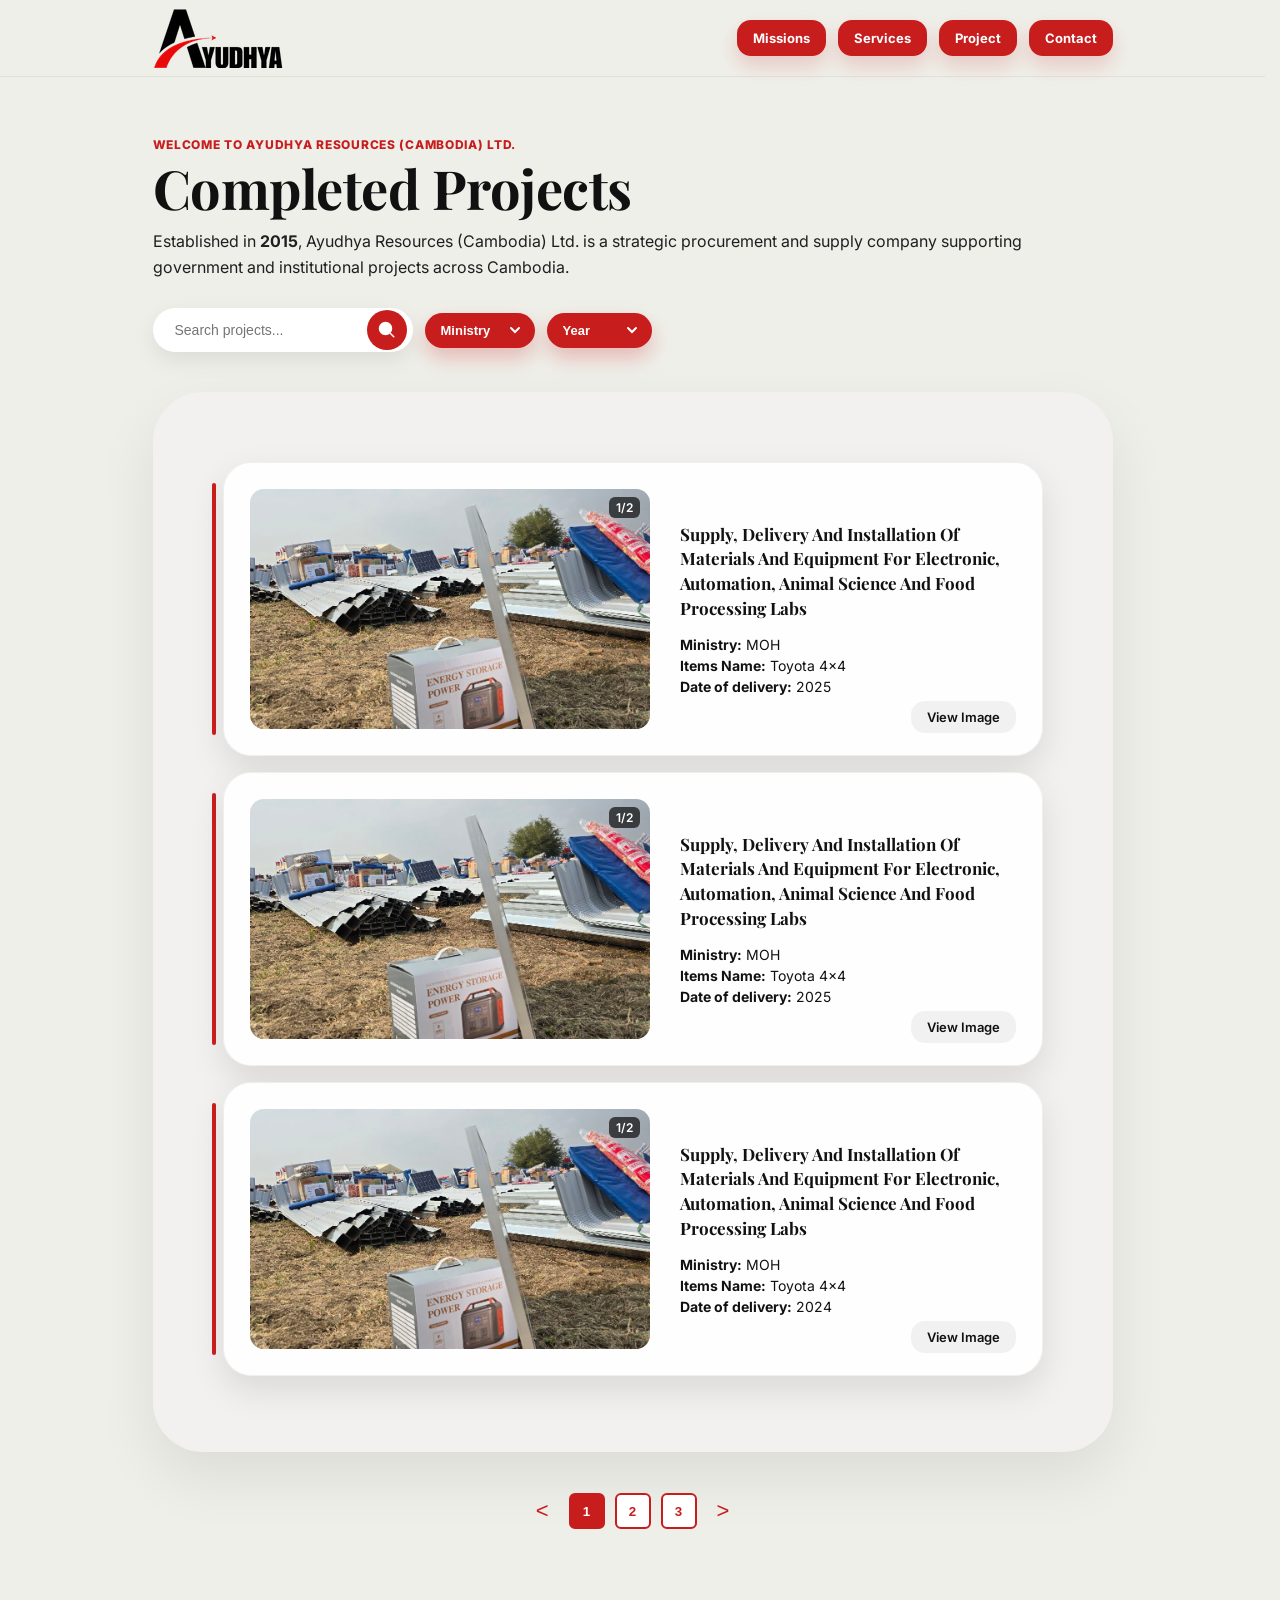
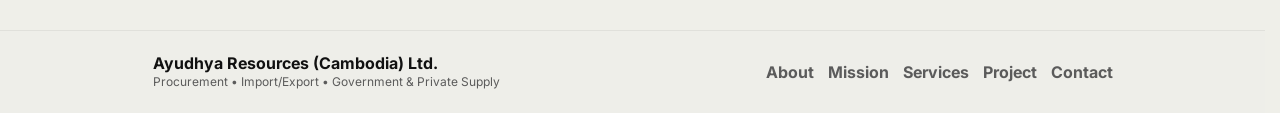
==== projects.html @ 28719e09 "Add back-to-top button and enhance mobile menu styles" ====
<!doctype html>
<html lang="en">
<head>
  <meta charset="utf-8" />
  <meta name="viewport" content="width=device-width, initial-scale=1" />
  <title>Projects | Ayudhya Resources (Cambodia) Ltd.</title>
  <link rel="preconnect" href="https://fonts.googleapis.com">
<link rel="preconnect" href="https://fonts.gstatic.com" crossorigin>
<link href="https://fonts.googleapis.com/css2?family=Inter:wght@400;600;700&family=Playfair+Display:wght@600;700&display=swap" rel="stylesheet">
  <link rel="stylesheet" href="styles.css" />
</head>

<body>

<header class="header">
  <div class="container header__inner">
    <a href="index.html" class="brand">
      <img src="assets/logo.png" alt="Ayudhya Resources Logo" class="brand__logo">
    </a>

    <nav class="nav">
      <a class="pill" href="index.html#mission">Missions</a>
      <a class="pill" href="index.html#goods">Services</a>
      <a class="pill" href="projects.html">Project</a>
      <a class="pill" href="index.html#contact">Contact</a>
    </nav>

    <div class="mobile-menu" id="mobileMenu">
  <span></span>
</div>

  </div>
</header>

<main>

<section class="projects-hero">
  <div class="container hero">
    <div class="projects-hero__inner">
      <div class="hero__copy">
          <p class="eyebrow">Welcome to Ayudhya Resources (Cambodia) Ltd.</p>
          <h1 class="title">Completed Projects</h1>
          <p class="lead">
  Established in <strong>2015</strong>, Ayudhya Resources (Cambodia) Ltd. is a strategic procurement and supply company supporting government and institutional projects across Cambodia.
</p>
      </div>
      <div class="projects-hero__controls">

  <div class="searchBox">
    <input 
      type="text"
      id="searchInput"
      placeholder="Search projects..."
      autocomplete="off"
    >

    <button id="searchBtn">
      <svg width="18" height="18" viewBox="0 0 24 24" fill="white">
        <path d="M21 21l-4.35-4.35M10 18a8 8 0 100-16 8 8 0 000 16z"
        stroke="white" stroke-width="2" stroke-linecap="round"/>
      </svg>
    </button>
  </div>

  <!-- Ministry filter -->
<select id="ministryFilter" class="filterSelect">
  <option value="" disabled selected hidden>Ministry</option>
  <option value="clear">Clear All</option>
  <option value="MOH">MOH</option>
  <option value="MOYES">MOYES</option>
  <option value="MLMUPC">MLMUPC</option>
</select>

<select id="yearFilter" class="filterSelect">
  <option value="" disabled selected hidden>Year</option>
  <option value="clear">Clear All</option>
  <option value="2025">2025</option>
  <option value="2024">2024</option>
  <option value="2023">2023</option>
</select>

</div>
      </div>
    </div>
  </div>
</section>

    <section class="projects-board">
  <div class="container">
    <div class="board-inner">
      <div class="projectGrid" id="projectGrid">

<!-- Project 1 -->
      <div class="projectCard" data-ministry="MOH" data-year="2024">
      <div class="recordMedia">
          <img class="slide active" src="assets/project-image-1.jpg">
          <img class="slide" src="assets/project-image-1-1.jpg">
          <button class="left">&lt;</button>
          <button class="right">&gt;</button>
      <div class="slideCounter"></div>
      </div>
      <div class="projectInfo">
          <h3>
           Supply, Delivery And Installation Of Materials And Equipment
            For Electronic, Automation, Animal Science And Food Processing Labs
          </h3>
          <p><strong>Ministry:</strong> MOH</p>
          <p><strong>Items Name:</strong> Toyota 4x4</p>
          <p><strong>Date of delivery:</strong> 2025</p>
          <a class="viewImage" href="#">View Image</a>
        </div>
      </div>

<!-- Project 2 -->
      <div class="projectCard" data-ministry="MOH" data-year="2024">
      <div class="recordMedia">
          <img class="slide active" src="assets/project-image-1.jpg">
          <img class="slide" src="assets/project-image-1-1.jpg">
          <button class="left">&lt;</button>
          <button class="right">&gt;</button>
      <div class="slideCounter"></div>
      </div>
      <div class="projectInfo">
          <h3>
           Supply, Delivery And Installation Of Materials And Equipment
            For Electronic, Automation, Animal Science And Food Processing Labs
          </h3>
          <p><strong>Ministry:</strong> MOH</p>
          <p><strong>Items Name:</strong> Toyota 4x4</p>
          <p><strong>Date of delivery:</strong> 2025</p>
          <a class="viewImage" href="#">View Image</a>
        </div>
      </div>

<!-- Project 3 -->
      <div class="projectCard" data-ministry="MOH" data-year="2024">
      <div class="recordMedia">
          <img class="slide active" src="assets/project-image-1.jpg">
          <img class="slide" src="assets/project-image-1-1.jpg">
          <button class="left">&lt;</button>
          <button class="right">&gt;</button>
      <div class="slideCounter"></div>
      </div>
      <div class="projectInfo">
          <h3>
           Supply, Delivery And Installation Of Materials And Equipment
            For Electronic, Automation, Animal Science And Food Processing Labs
          </h3>
          <p><strong>Ministry:</strong> MOH</p>
          <p><strong>Items Name:</strong> Toyota 4x4</p>
          <p><strong>Date of delivery:</strong> 2024</p>
          <a class="viewImage" href="#">View Image</a>
        </div>
      </div>

<!-- Project 4 -->
      <div class="projectCard" data-ministry="MOH" data-year="2024">
      <div class="recordMedia">
          <img class="slide active" src="assets/project-image-1.jpg">
          <img class="slide" src="assets/project-image-1-1.jpg">
          <button class="left">&lt;</button>
          <button class="right">&gt;</button>
      <div class="slideCounter"></div>
      </div>
      <div class="projectInfo">
          <h3>
           Supply, Delivery And Installation Of Materials And Equipment
            For Electronic, Automation, Animal Science And Food Processing Labs
          </h3>
          <p><strong>Ministry:</strong> MOH</p>
          <p><strong>Items Name:</strong> Toyota 4x4</p>
          <p><strong>Date of delivery:</strong> 2023</p>
          <a class="viewImage" href="#">View Image</a>
        </div>
      </div>

<!-- Project 5 -->
      <div class="projectCard" data-ministry="MOH" data-year="2024">
      <div class="recordMedia">
          <img class="slide active" src="assets/project-image-1.jpg">
          <img class="slide" src="assets/project-image-1-1.jpg">
          <button class="left">&lt;</button>
          <button class="right">&gt;</button>
      <div class="slideCounter"></div>
      </div>
      <div class="projectInfo">
          <h3>
           Supply, Delivery And Installation Of Materials And Equipment
            For Electronic, Automation, Animal Science And Food Processing Labs
          </h3>
          <p><strong>Ministry:</strong> MOH</p>
          <p><strong>Items Name:</strong> Toyota 4x4</p>
          <p><strong>Date of delivery:</strong> 2025</p>
          <a class="viewImage" href="#">View Image</a>
        </div>
      </div>

<!-- Project 6 -->
      <div class="projectCard" data-ministry="MOH" data-year="2023">
      <div class="recordMedia">
          <img class="slide active" src="assets/project-image-1.jpg">
          <img class="slide" src="assets/project-image-1-1.jpg">
          <button class="left">&lt;</button>
          <button class="right">&gt;</button>
      <div class="slideCounter"></div>
      </div>
      <div class="projectInfo">
          <h3>
           Supply, Delivery And Installation Of Materials And Equipment
            For Electronic, Automation, Animal Science And Food Processing Labs
          </h3>
          <p><strong>Ministry:</strong> MOH</p>
          <p><strong>Items Name:</strong> Toyota 4x4</p>
          <p><strong>Date of delivery:</strong> 2023</p>
          <a class="viewImage" href="#">View Image</a>
        </div>
      </div>

<!-- Project 7 -->
      <div class="projectCard" data-ministry="MOH" data-year="2025">
      <div class="recordMedia">
          <img class="slide active" src="assets/project-image-1.jpg">
          <img class="slide" src="assets/project-image-1-1.jpg">
          <button class="left">&lt;</button>
          <button class="right">&gt;</button>
      <div class="slideCounter"></div>
      </div>
      <div class="projectInfo">
          <h3>
           Supply, Delivery And Installation Of Materials And Equipment
            For Electronic, Automation, Animal Science And Food Processing Labs
          </h3>
          <p><strong>Ministry:</strong> MOH</p>
          <p><strong>Items Name:</strong> Toyota 4x4</p>
          <p><strong>Date of delivery:</strong> 2025</p>
          <a class="viewImage" href="#">View Image</a>
        </div>
      </div>
      
      </div>
      <p id="noResults" class="noResults">No projects found.</p>
    </div>
<div class="pagination" id="pagination"></div>
</section>

</main>

<footer class="footer">
  <div class="container footer__inner">
    <div>
      <strong>Ayudhya Resources (Cambodia) Ltd.</strong>
      <div class="muted tiny">Procurement • Import/Export • Government & Private Supply</div>
    </div>
    <div class="footer__links">
<a href="index.html#about">About</a>
<a href="index.html#mission">Mission</a>
<a href="index.html#goods">Services</a>
<a href="projects.html">Project</a>
<a href="index.html#contact">Contact</a>
      </div>
  </div>
</footer>
<div id="imageViewer" class="imageViewer">

  <span class="viewerClose">&times;</span>

  <button class="viewerPrev">&#10094;</button>

  <div class="viewerContent">
    <img id="viewerImg">
    <div id="viewerCounter"></div>
  </div>

  <button class="viewerNext">&#10095;</button>

</div>

<script src="script.js"></script>

<button id="backTop" aria-label="Back to top">
<svg viewBox="0 0 24 24" width="18" height="18">
<path d="M6 14l6-6 6 6" stroke="white" stroke-width="2" fill="none" stroke-linecap="round" stroke-linejoin="round"/>
</svg>
</button>

</body>
</html>
---- styles.css ----
:root{
  --bg:#efefe9;
  --paper:#ffffff;
  --ink:#111;
  --muted:#5b5b5b;
  --brand:#c81d1d;
  --brand2:#ff6b9c;
  --ring: rgba(200,29,29,.18);
  --shadow: 0 14px 40px rgba(0,0,0,.12);
  --radius: 18px;
  --max: 1000px;
}

*{box-sizing:border-box}
html{scroll-behavior:smooth}
html{scrollbar-gutter: stable;}
html, body{
  margin:0;
  padding:0;
  width:100%;
}

body{
  min-height:100vh;
  display:flex;
  flex-direction:column;
}
body{
  margin:0;
  font-family: Inter, system-ui, -apple-system, Segoe UI, Roboto, Arial, sans-serif;
  color:var(--ink);
  background: radial-gradient(1200px 800px at 70% 0%, rgba(255,107,156,.18), transparent 60%),
              radial-gradient(900px 700px at 0% 30%, rgba(200,29,29,.12), transparent 55%),
              var(--bg);

  display:flex;
  flex-direction:column;
}

img{max-width:100%; height:auto; display:block}

.container{max-width:var(--max); margin:0 auto; padding:0 20px}

.skip{
  position:absolute; left:-999px; top:auto; width:1px; height:1px; overflow:hidden;
}
.skip:focus{left:20px; top:20px; width:auto; height:auto; padding:10px 12px; background:var(--paper); border-radius:12px; box-shadow:var(--shadow)}

.header{
  position:sticky; top:0; z-index:50;
  backdrop-filter: blur(10px);
  background: rgba(239,239,233,.72);
  border-bottom: 1px solid rgba(0,0,0,.06);
}
.header__inner{display:flex; align-items:center; justify-content:space-between; gap:16px; padding:8px 20px}

.brand{display:flex; align-items:center; gap:12px}
.brand__mark{
  width:42px; height:42px; border-radius:14px;
  display:grid; place-items:center;
  background: linear-gradient(135deg, var(--brand), var(--brand2));
  color:white; font-weight:800; letter-spacing:.02em;
  box-shadow: 0 10px 22px rgba(200,29,29,.25);
}
.brand__name{font-weight:800; letter-spacing:.08em}
.brand__sub{font-size:12px; color:var(--muted)}

.nav{
  display:flex;
  align-items:center;
  gap:12px;
}

.pill{
  display:inline-flex;
  align-items:center;
  justify-content:center;

  height:36px;
  padding:0 16px;

  font-weight:700;
  font-size:13px;
  line-height:1;

  text-decoration:none;
  color:white;
  background:var(--brand);

  border-radius:14px;
  box-shadow:0 10px 20px rgba(200,29,29,.18);
  transition:.2s ease;
}

.pill{
  transition: all .25s ease;
}

.pill:hover{
  transform: translateY(-2px);
  background: var(--brand);
  box-shadow: 0 14px 30px rgba(200,29,29,.45);
  text-shadow: 0 0 8px white;
}

.section{padding:58px 0}
.section--hero{
  padding:60px 0 0 0;
  position: relative;
  overflow: visible;
}
.section--alt{background: rgba(255,255,255,.35); border-top:1px solid rgba(0,0,0,.06); border-bottom:1px solid rgba(0,0,0,.06)}

.section__title{
  font-family: "Playfair Display", Georgia, serif;
  font-size: 44px;
  margin:0 0 18px;
  letter-spacing:.01em;
  font-weight: 700;
}

.eyebrow{margin:0 0 8px; color:var(--brand); font-weight:800; letter-spacing:.06em; text-transform:uppercase; font-size:12px}
.title{
  font-family: "Playfair Display", Georgia, serif;
  margin:0 0 12px;
  font-size: 54px;
  line-height:1.06;
  font-weight: 700;
  letter-spacing: -0.5px;
}
.lead{margin:0 0 18px; color:#1f1f1f; line-height:1.6}
.card {
  background: rgba(255,255,255,.78);
  border: 1px solid rgba(0,0,0,.06);
  border-radius: var(--radius);
  padding: 22px 26px;
  box-shadow: 0 14px 34px rgba(0,0,0,.08);
  margin: 16px 0;
  line-height: 1.75;
}
.card h2 {
  margin: 0 0 16px;
  font-size: 18px;
  font-weight: 700;
  color: var(--brand);
}
.card h3 {
  margin: 26px 0 12px;
  padding-top: 20px;
  border-top: 1px solid rgba(0,0,0,.06);
  font-size: 18px;
  font-weight: 700;
  color: var(--brand);
}
.card p {
  margin: 0 0 14px;
  font-size: 16px;
  color: #1f1f1f;
  line-height: 1.75;
}
.card p:last-child {
  margin-bottom: 0;
}
.card img{
  display:block;
  border-bottom:1px solid rgba(0,0,0,0.05);
}

.hero__cta{display:flex; gap:10px; flex-wrap:wrap; margin-top:14px}

.btn{
  display:inline-flex; align-items:center; justify-content:center;
  text-decoration:none;
  border-radius: 14px;
  padding: 10px 14px;
  background: var(--brand);
  color:white;
  font-weight:800;
  border: 1px solid rgba(0,0,0,.08);
  box-shadow: 0 14px 28px rgba(200,29,29,.18);
}
.btn{
  transition: all .25s ease;
}

.btn:hover{
  transform: translateY(-2px);
  background: var(--brand);
  box-shadow: 0 18px 35px rgba(200,29,29,.45);
  text-shadow: 0 0 8px white;
}
.btn--ghost{background:transparent; color:var(--brand); box-shadow:none; border:1px solid rgba(200,29,29,.35); transition: all .25s ease; }

.btn--ghost:hover{
  background:transparent;
  border-color:var(--brand);
  transform: translateY(-2px);
  box-shadow: 0 14px 30px rgba(200,29,29,.35);
}

.frame{
  border-radius: 22px;
  border: 1px solid rgba(0,0,0,.08);
  box-shadow: var(--shadow);
}

.grid2{display:grid; grid-template-columns:1fr 1fr; gap:18px}

.panel{
  border-radius: var(--radius);
  overflow:hidden;
  border: 1px solid rgba(0,0,0,.06);
  background: rgba(255,255,255,.75);
  box-shadow: 0 12px 30px rgba(0,0,0,.08);
}
.panel__media{aspect-ratio: 16 / 10; overflow:hidden}
.panel__media img{width:100%; height:100%; object-fit:cover}
.panel__body{padding:16px}
.panel__body h3{margin:0 0 8px; color:var(--brand); font-size:22px; font-family:"Playfair Display", Georgia, serif}
.panel__body p{margin:0; color:#222; line-height:1.6}

.kicker{display:flex; align-items:flex-end; justify-content:space-between; gap:18px; flex-wrap:wrap}
.muted{color:var(--muted)}

.stats{display:grid; grid-template-columns: repeat(3, 1fr); gap:12px; margin:18px 0 20px}
.stat{background: rgba(255,255,255,.7); border:1px solid rgba(0,0,0,.06); border-radius: var(--radius); padding:14px; box-shadow: 0 10px 22px rgba(0,0,0,.06)}
.stat__num{font-weight:900; font-size:24px}
.stat__label{color:var(--muted); font-size:13px; margin-top:4px}

.serviceGrid{display:grid; grid-template-columns:1fr 1fr; gap:14px; margin-top:8px}
.service{background: rgba(255,255,255,.75); border:1px solid rgba(0,0,0,.06); border-radius: var(--radius); padding:16px; box-shadow: 0 10px 22px rgba(0,0,0,.06)}
.service h3 {margin:0 0 8px; font-family:"Playfair Display", Georgia, serif; font-size:22px}
.service p{margin:0 0 10px; color:#222; line-height:1.6}
.link{color:var(--brand); text-decoration:none; font-weight:800}
.link:hover{text-decoration:underline}

.details{margin-top:16px; border-radius: var(--radius); overflow:hidden; border:1px solid rgba(0,0,0,.06); background: rgba(255,255,255,.7)}
.details summary{cursor:pointer; padding:12px 14px; font-weight:800; color:var(--brand)}
.details__body{padding:14px}

.contact{display:grid; grid-template-columns: 1fr 1fr; gap:18px; align-items:stretch;}
.contact__card{background: rgba(255,255,255,.75); border:1px solid rgba(0,0,0,.06); border-radius: var(--radius); padding:18px; box-shadow: 0 12px 30px rgba(0,0,0,.08)}
.contact__card h3{margin:0 0 12px; font-family:"Playfair Display", Georgia, serif; font-size:26px}

.contact__row{display:grid; grid-template-columns: 110px 1fr; gap:10px; align-items:start; padding:10px 0; border-top:1px solid rgba(0,0,0,.06)}
.contact__row:first-of-type{border-top:none}
.badge{display:inline-flex; align-items:center; justify-content:center; padding:6px 10px; border-radius: 999px; background: rgba(200,29,29,.1); color:var(--brand); font-weight:900; font-size:12px}
.contact__value{color:#1a1a1a; line-height:1.5; text-decoration:none}
.contact__value:hover{text-decoration:underline}

.contact__actions{display:flex; gap:10px; margin-top:12px; flex-wrap:wrap}

.tiny{font-size:12px; line-height:1.5}

body{
  margin:0;
  font-family: Inter, system-ui, -apple-system, Segoe UI, Roboto, Arial, sans-serif;
  color:var(--ink);
  background:var(--bg);
}
main{flex:1;}
.footer{
  padding:22px 0;
  border-top:1px solid rgba(0,0,0,.06);
  background: rgba(239,239,233,.95);
}

.footer__inner{display:flex; align-items:center; justify-content:space-between; gap:12px; flex-wrap:wrap}
.footer__links{display:flex; gap:14px; flex-wrap:wrap}
.footer__links a{color:var(--muted); text-decoration:none; font-weight:700}
.footer__links a:hover{color:var(--brand)}
@media (max-width: 980px){
  .hero{grid-template-columns:1fr}
  .hero__visual{order:-1}
  .grid2{grid-template-columns:1fr}
  .serviceGrid{grid-template-columns:1fr}
  .contact{grid-template-columns:1fr}
  .stats{grid-template-columns:1fr}
  .section__title{font-size:34px}
  .title{font-size:38px}
}
.brand {
  display: flex;
  align-items: center;
}

.brand{
  display:flex;
  align-items:center;
  height:60px;        /* same height as logo */
}

.brand__logo{
  height:60px;
  width:auto;
  display:block;
}

.mission-section{
  background: linear-gradient(
    to bottom,
    rgba(255,255,255,0.9),
    rgba(255,255,255,0.75)
  );
  border-top: 1px solid rgba(0,0,0,0.05);
  padding-top: 120px;
  position: relative;
}
/* ===== HERO LAYERED LOOK (like your screenshot) ===== */

.section--hero{
  padding:60px 0 0 0;     /* remove bottom padding */
  position: relative;
  overflow: visible;      /* allow overlap */
}
.hero__visual{
  display:flex;
  align-items:center;
  justify-content:center;
}
.hero-graphic{
  position: relative;
  width: 100%;
  max-width: 480px;       /* the size you want */
  margin-left: 28px;      /* a bit to the right */
  margin-bottom: -40px;   /* overlap into Mission */
}
.globe-grid{
  position:absolute;
  top:10px;
  left:50%;
  transform:translateX(-50%);
  width:110%;
  z-index:1;
}
.boxes-flag{
  position: relative;
  width: 100%;
  z-index: 2;
}
/* Give Mission space so title doesn't collide */
.mission-section{
  padding-top: 60px;
}
.contact__media img{
  width:100%;
  height:100%;
  object-fit:cover;
}

.contact__media{
  border-radius: var(--radius);
  overflow: hidden;
}

.contact__media iframe{
  width:100%;
  height:100%;
  min-height:260px;
  border:0;
  display:block;
}

.recordGrid{
  display:grid;
  grid-template-columns: repeat(2, 1fr);
  gap:18px;
  margin-top:20px;
}

.recordCard{
  background: rgba(255,255,255,.75);
  border:1px solid rgba(0,0,0,.06);
  border-radius: var(--radius);
  padding:22px;
  box-shadow: 0 12px 30px rgba(0,0,0,.08);
  transition: all .3s ease;
  position:relative;
}

.recordCard::before{
  content:"";
  position:absolute;
  left:0;
  top:0;
  bottom:0;
  width:5px;
  background: var(--brand);
  border-radius: 18px 0 0 18px;
}

.recordCard h3{
  margin:0 0 10px;
  font-family:"Playfair Display", Georgia, serif;
  font-size:20px;
  color:var(--brand);
}

.recordCard p{
  margin:0;
  line-height:1.6;
  color:#222;
}

.recordCard:hover{
  transform: translateY(-6px);
  box-shadow: 0 20px 45px rgba(0,0,0,.12);
}

@media (max-width: 980px){
  .recordGrid{
    grid-template-columns: 1fr;
  }
}
.toggleBtn{
  background:none;
  border:none;
  color:var(--brand);
  font-weight:800;
  cursor:pointer;
  padding:0;
  margin-top:8px;
}

.toggleBtn:hover{
  text-decoration:underline;
}

.toggleContent{
  max-height:0;
  overflow:hidden;
  transition:max-height .4s ease;
  margin-top:10px;
}

.toggleContent ul{
  padding-left:18px;
  line-height:1.6;
}

.toggleContent.active{
  max-height:500px;
}
/* ===== Minimal Icon Supply Slider ===== */

.supplySlider {
  overflow: hidden;
  margin-top: 50px;
  position: relative;
}

.sliderTrack {
  display: flex;
  width: max-content;
  animation: scrollIcons 20s linear infinite;
}

.iconCard {
  width: 180px;
  margin-right: 30px;
  text-align: center;
  padding: 20px;
  background: rgba(255,255,255,.75);
  border-radius: 18px;
  box-shadow: 0 12px 28px rgba(0,0,0,.08);
  transition: transform .3s ease;
}

.iconCard:hover {
  transform: translateY(-6px);
}

.iconCircle {
  width: 60px;
  height: 60px;
  margin: 0 auto 12px;
  display: flex;
  align-items: center;
  justify-content: center;
  background: rgba(200,29,29,.1);
  color: var(--brand);
  font-size: 28px;
  border-radius: 50%;
}

.iconCard p {
  margin: 0;
  font-weight: 700;
  font-size: 14px;
}

@keyframes scrollIcons {
  from { transform: translateX(0); }
  to { transform: translateX(-50%); }
}

/* ===== Professional View More Placement ===== */

.sliderAction{
  margin-top: 45px;
  text-align: center;
}

.sliderAction .btn{
  padding: 12px 28px;
  border-radius: 14px; /* same as Get in touch */
  font-size: 14px;
}

.moreContent{
  max-height: 0;
  overflow: hidden;
  transition: max-height .5s ease;
  margin-top: 30px;
}

.moreContent.active{
  max-height: 600px;
}

.morePlaceholder{
  background: rgba(255,255,255,.9);
  border-radius: 18px;
  padding: 40px;
  box-shadow: 0 12px 30px rgba(0,0,0,.08);
  width: 100%;
  text-align: center;
  color: var(--muted);
  font-style: italic;
}
.morePlaceholder{
  border: 1px solid rgba(0,0,0,.06);
}
/* ===== CORE CAPABILITIES ===== */
.capGrid{
  display:grid;
  grid-template-columns: repeat(2, 1fr);
  gap:18px;
  margin-top:30px;
}

.capCard{
  background: rgba(255,255,255,.8);
  border:1px solid rgba(0,0,0,.06);
  border-radius: var(--radius);
  box-shadow: 0 12px 30px rgba(0,0,0,.08);
  overflow:hidden;
  transition: box-shadow .3s ease;
}

.capCard.active{
  box-shadow: 0 18px 45px rgba(0,0,0,.12);
}

.capHeader{
  width:100%;
  background:none;
  border:none;
  padding:20px 22px;
  display:flex;
  justify-content:space-between;
  align-items:center;
  cursor:pointer;
  font-family:"Playfair Display", Georgia, serif;
  font-size:18px;
  font-weight:600;
  color:var(--brand);
}
.capIcon{
  font-size:16px;
  transition: transform .3s ease;
  display:inline-block;
}
.capCard.active .capIcon{
  transform: rotate(90deg);
}
.capContent{
  max-height:0;
  overflow:hidden;
  transition: max-height .4s ease;
  padding: 0 22px;
}

.capCard.active .capContent{
  max-height:400px;
  padding-bottom:20px;
}

.capContent p{
  margin:0 0 12px;
  line-height:1.6;
  color:#222;
}

.capContent ul{
  margin:0;
  padding-left:18px;
  line-height:1.6;
}
.card,
.service,
.panel,
.recordCard,
.capItem,
.contact__card,
.iconCard {
  transition: transform .25s ease, box-shadow .25s ease;
}

.card:hover,
.service:hover,
.panel:hover,
.contact__card:hover {
  transform: translateY(-4px);
  box-shadow: 0 18px 40px rgba(0,0,0,.10);
}
.hero-cta {
  margin-top: 28px;
}
.capabilities {
  padding-top: 20px;
  padding-bottom: 60px;
  margin-bottom: 18px;
}
.capabilities .section__title {
  margin-bottom: 28px;
}
/* Fix hero alignment consistency */
.hero__copy {
  padding-left: 0;
  margin-left: 0;
}
.capabilities .container {
  padding-right: 0px;
  max-width: 1000px;
}
.view-more {
  color: var(--brand);
  font-weight: 600;
  text-decoration: none;
  margin-left: 6px;
  font-size: 14px;
}

.view-more:hover {
  text-decoration: underline;
}
.card-subtitle {
  margin: 20px 0 8px;
  color: var(--brand);
  font-size: 18px;
  font-weight: 700;
}
.toggleContent ul {
  margin: 8px 0 0;
  padding-left: 20px;
}

.toggleContent li {
  margin-bottom: 6px;
  line-height: 1.6;
  color: #202020;
}
.toggleContent {
  font-size: 16px;        /* match your paragraph size */
  color: #202020;
}

.toggleContent ul {
  margin: 8px 0 0;
  padding-left: 20px;
}

.toggleContent li {
  margin-bottom: 6px;
  line-height: 1.6;
}
.card-subtitle {
  margin: 22px 0 12px;   /* more space above and below */
  color: var(--brand);
  font-size: 18px;
  font-weight: 700;
}

.card .capParagraph {
  margin-top: 6px;
  line-height: 1.75;     /* increase from 1.6 */
  font-size: 16px;
}
/* ===== SCROLLABLE PROJECT BOARD ===== */

.recordBoard {
  background: rgba(255,255,255,.95);
  border-radius: 22px;
  padding: 22px 24px;
  border: 1px solid rgba(0,0,0,.06);
  box-shadow: 0 14px 40px rgba(0,0,0,.08);

  max-height: 600px;   /* fixed clean height */
  overflow-y: auto;
}

/* Custom Scrollbar */
.recordBoard::-webkit-scrollbar {
  width: 8px;
}
.recordBoard::-webkit-scrollbar-thumb {
  background: rgba(200,29,29,.4);
  border-radius: 10px;
}

/* Grid */
.recordGrid {
  display: grid;
  grid-template-columns: 1fr;
  gap: 26px;
}

.recordItem {
  display: flex;
  gap: 30px;
  align-items: stretch;  /* important */
  background: rgba(255,255,255,.95);
  border-radius: 22px;
  padding: 22px;
}

.recordItem:hover {
  transform: translateY(-4px);
  box-shadow: 0 18px 40px rgba(0,0,0,.10);
}

/* Media */
.recordMedia {
  flex: 0 0 400px;
  height: auto;
  min-height: 240px;
  border-radius: 20px;
  overflow: hidden;}

.recordMedia img {
  width: 100%;
  height: 100%;
  object-fit: cover;
}
/* Slides */
.slideContainer {
  width: 100%;
  height: 100%;
  position: relative;
}

.slide {
  position: absolute;
  width: 100%;
  height: 100%;
  opacity: 0;
  transition: opacity .4s ease;
  display: flex;
  align-items: center;
  justify-content: center;
}

.slide.active {
  opacity: 1;
}

.placeholderSlide {
  background: linear-gradient(135deg, #6a6a6a, #4f4f4f);
  color: rgba(255,255,255,.6);
  font-weight: 600;
  font-size: 13px;
  letter-spacing: .05em;
  text-transform: uppercase;
}

/* Arrows */
.arrow {
  position: absolute;
  top: 50%;
  transform: translateY(-50%);
  background: rgba(0,0,0,.3);
  border: none;
  color: white;
  font-size: 18px;
  padding: 6px 10px;
  cursor: pointer;
  border-radius: 50%;
  z-index: 5;
}

.arrow.left { left: 10px; }
.arrow.right { right: 10px; }

/* Counter */
.slideCounter {
  position: absolute;
  top: 12px;
  right: 14px;
  background: rgba(0,0,0,.55);
  color: white;
  font-size: 12px;
  padding: 4px 10px;
  border-radius: 20px;
  font-weight: 600;
}

/* ===== INFO (CLEAN STRUCTURE) ===== */

.recordInfo {
  flex: 1;
  display: flex;
  flex-direction: column;
  text-align: left;
}

.projectTitle {
  font-family: "Playfair Display", Georgia, serif;
  font-size: 24px;
  line-height: 1.35;
  margin: 0 0 14px;
  font-weight: 700;
  color: var(--ink);
}

.projectDetail {
  margin: 4px 0;
  font-size: 16px;
  color: #333;
  line-height: 1;
}

.projectDetail strong {
  font-weight: 600;
  margin-right: 6px;   /* small clean spacing only */
}
/* Responsive */
@media (max-width: 980px) {
  .recordGrid {
    grid-template-columns: 1fr;
  }
}
.page-title {
  text-align: center;
  margin-bottom: 60px;
}

.project-controls {
  display: flex;
  justify-content: space-between;
  gap: 20px;
  margin-bottom: 50px;
}

.project-controls input,
.project-controls select {
  padding: 12px 18px;
  border-radius: 30px;
  border: 1px solid #ddd;
  font-family: inherit;
}

@media (max-width: 900px) {
  .projectGrid {
    grid-template-columns: 1fr;
  }

  .project-controls {
    flex-direction: column;
  }
}
/* ===============================
   PROJECT HERO SECTION
================================ */

.projects-hero {
  padding: 60px 0 0px;
  background: transparent;
}

.projects-hero__inner {
  display: block;
}

.projects-hero__text {
  max-width: 650px;
}

.projects-title {
  font-family: "Playfair Display", serif;
  font-size: 3.4rem;
  line-height: 1.1;
}

.projects-desc {
  color: var(--muted);
  line-height: 1.6;
}

.projects-hero__controls {
  display: flex;
  align-items: center;
  gap: 16px;
  margin-top: 28px;
}

.projects-hero__controls input {
  width: 260px;
  padding: 14px 22px;
  border-radius: 40px;
  border: none;
  background: white;
  box-shadow: 0 8px 22px rgba(0,0,0,.08);
  font-size: 14px;
}

.projects-hero__controls input:focus {
  outline: none;
  box-shadow: 0 0 0 4px var(--ring);
}


@media (max-width: 980px) {
  .projects-hero__inner {
    grid-template-columns: 1fr;
  }

  .projects-hero__controls {
    justify-content: flex-start;
    margin-top: 30px;
  }
}
/* ===== PROJECT BOARD WRAPPER ===== */

.projects-board {
  padding: 40px 0 100px;
}

.board-inner {
  background: #f3f1ef;
  border-radius: 50px;
  padding: 70px;
  box-shadow: 0 25px 60px rgba(0,0,0,.08);
  min-height:1060px;
}

/* ===== Search Box ===== */

.searchBox{
  position:relative;
  width:260px;
}

.searchBox input{
  width:100%;
  padding:14px 50px 14px 22px;
  border-radius:40px;
  border:none;
  background:white;
  box-shadow:0 8px 22px rgba(0,0,0,.08);
  font-size:14px;
}

.searchBox button{
  position:absolute;
  right:6px;
  top:50%;
  transform:translateY(-50%);
  width:40px;
  height:40px;

  border:none;
  border-radius:50%;

  background:var(--brand);
  color:white;
  font-size:18px;
  cursor:pointer;

  display:flex;
  align-items:center;
  justify-content:center;
}

.searchBox button:hover{
  filter:brightness(1.1);
}
.noResults{
  display:none;
  text-align:center;
  margin-top:40px;
  font-size:16px;
  color:#777;
}
.projectGrid{
  display:grid;
  grid-template-columns:1fr;
  gap:16px;
}

/* CARD */

.projectCard{
  display:flex;
  align-items:center;
  gap:30px;

  padding:26px;
  border-radius:28px;

  background:rgba(255,255,255,.92);
  border:1px solid rgba(0,0,0,.06);

  box-shadow:0 14px 35px rgba(0,0,0,.10);

  transition:transform .3s ease, box-shadow .3s ease;
  position:relative;
}

.projectCard::before{
  content:"";
  position:absolute;
  left:-12px;
  top:20px;
  bottom:20px;
  width:4px;
  background:var(--brand);
  border-radius:10px;
}

.projectCard:hover{
  transform:translateY(-5px);
  box-shadow:0 22px 55px rgba(0,0,0,.16);
}

/* IMAGE */

.projectImage{
  flex:0 0 320px;
  position:relative;
  overflow:hidden;
  border-radius:18px;
}

.projectImage img{
  width:320px;
  height:220px;
  object-fit:cover;
  transition:transform .4s ease;
}

.projectCard:hover .projectImage img{
  transform:scale(1.03);
}

/* TEXT */

.projectInfo{
  flex:1;
  display:flex;
  flex-direction:column;
}

.projectInfo h3{
  margin:0 0 14px;
  font-size:17px;
  font-weight:700;
  line-height:1.45;
  font-family:"Playfair Display", Georgia, serif;
}

.projectInfo p{
  margin:2px 0;
  font-size:14px;
}

/* LINK */

.viewImage{
  position:absolute;
  right:26px;
  bottom:22px;

  padding:8px 16px;
  border-radius:14px;

  background:rgba(0,0,0,.05);
  color:#111;

  text-decoration:none;
  font-weight:600;
  font-size:13px;

  transition:.2s ease;
}

.viewImage:hover{
  background:var(--brand);
  color:white;
}

.viewImage:hover{
  text-decoration:underline;
}

.projects-hero__controls{
  display:flex;
  align-items:center;
  gap:12px;
  margin-top:28px;
}

.filterSelect{
  padding:10px 36px 10px 16px;
  border-radius:30px;
  border:none;

  background:var(--brand);
  color:white;

  font-size:13px;
  font-weight:600;

  box-shadow:0 10px 20px rgba(200,29,29,.25);
  cursor:pointer;

  appearance:none;
  -webkit-appearance:none;
  -moz-appearance:none;

  background-image:url("data:image/svg+xml,%3Csvg xmlns='http://www.w3.org/2000/svg' width='12' height='8' viewBox='0 0 12 8'%3E%3Cpath d='M2 2l4 4 4-4' stroke='white' stroke-width='2' fill='none' stroke-linecap='round'/%3E%3C/svg%3E");
  background-repeat:no-repeat;
  background-position:right 14px center;
  background-size:12px;
}
/* Dropdown options */
.filterSelect option{
  background-color: #ffffff;
  color: #111;
}

/* Selected option */
.filterSelect option:checked{
  background-color: #ffffff;
  color: #111;
}
/* Remove default highlight where possible */
.filterSelect option:hover{
  background-color: #f2f2f2;
  color: #111;
}
.filterSelect:focus{
  outline:none;
  box-shadow:0 0 0 4px var(--ring);
}

/* PAGINATION */

.pagination{
  display:flex;
  justify-content:center;
  align-items:center;
  gap:10px;
  margin-top:40px;
}

.page-btn{
  width:36px;
  height:36px;
  border:2px solid var(--brand);
  background:white;
  color:var(--brand);
  font-weight:600;
  border-radius:6px;
  cursor:pointer;
  transition:0.2s;
}

.page-btn:hover{
  background:var(--brand);
  color:white;
}

.page-btn.active{
  background:var(--brand);
  color:white;
}

.page-next{
  border:none;
  background:none;
  font-size:22px;
  color:var(--brand);
  cursor:pointer;
}

.dots{
  color:var(--brand);
  font-weight:600;
}
.page-nav{
  border:none;
  background:none;
  font-size:22px;
  color:var(--brand);
  cursor:pointer;
  padding:6px 10px;
}
/* Image slider container */
.recordMedia{
  position: relative;
  width: 260px;
  height: 150px;
  overflow: hidden;
  border-radius: 14px;
  flex-shrink: 0;
}

.recordMedia .slide.active{
  display: block;
}

/* Arrow buttons */
.recordMedia button{
  position: absolute;
  top: 50%;
  transform: translateY(-50%);
  background: rgba(255,255,255,0.9);
  border: none;
  padding: 4px 8px;
  font-size: 14px;
  cursor: pointer;
  border-radius: 6px;
  transition: all .2s ease;
  opacity: 0;
}

/* Show arrows on hover */
.recordMedia:hover button{
  opacity: 1;
}

/* Arrow positions */
.recordMedia .left{
  left: 8px;
}

.recordMedia .right{
  right: 8px;
}

/* Arrow hover */
.recordMedia button:hover{
  background: white;
  transform: translateY(-50%) scale(1.05);
}

/* Image counter */
.slideCounter{
  position: absolute;
  top: 8px;
  right: 10px;
  background: rgba(0,0,0,.65);
  color: white;
  font-size: 12px;
  padding: 3px 7px;
  border-radius: 6px;
  font-weight: 600;
}

/* Zoom effect */
.projectCard:hover .recordMedia .slide{
  transform: scale(1.04);
}

.recordMedia .slide{
  position:absolute;
  width:100%;
  height:100%;
  object-fit:cover;
  display:none;
  transition: transform .4s ease;
}

.imageViewer{
  position:fixed;
  inset:0;
  background:rgba(0,0,0,.92);
  display:none;
  align-items:center;
  justify-content:center;
  z-index:9999;
}

.viewerContent{
  text-align:center;
  animation:fadeIn .35s ease;
}

.viewerContent img{
  max-width:90vw;
  max-height:85vh;
  border-radius:14px;
  box-shadow:0 30px 80px rgba(0,0,0,.6);
}

#viewerCounter{
  margin-top:14px;
  color:white;
  font-size:14px;
  letter-spacing:.08em;
  opacity:.8;
}

.viewerClose{
  position:absolute;
  top:30px;
  right:40px;
  font-size:38px;
  color:white;
  cursor:pointer;
}

.viewerPrev,
.viewerNext{
  position:absolute;
  top:50%;
  transform:translateY(-50%);
  font-size:42px;
  color:white;
  background:none;
  border:none;
  cursor:pointer;
  padding:12px;
  opacity:.7;
  transition:.2s;
}

.viewerPrev:hover,
.viewerNext:hover{
  opacity:1;
}

.viewerPrev{ left:40px; }
.viewerNext{ right:40px; }

@keyframes fadeIn{
  from{opacity:0; transform:scale(.96);}
  to{opacity:1; transform:scale(1);}
}

.mobile-menu{
  display:none;
}

/* =================================
   MOBILE OPTIMIZATION
   Does NOT affect desktop
================================= */

@media (max-width:768px){

/* Container spacing */
.container{
  padding-left:20px;
  padding-right:20px;
}

/* Header */

.header__inner{
  padding:10px 16px;
}

.brand__logo{
  height:54px;
}

/* Hide desktop nav if needed later */
/*
.nav{
  display:none;
}
*/

/* HERO */

.hero__copy{
  margin-top:0;
}

.title{
  font-size:36px;
  line-height:1.2;
}

.section__title{
  font-size:32px;
}

/* HERO GRAPHIC */

.hero-graphic{
  max-width:320px;
  margin-left:0;
  margin-bottom:-20px;
}

/* STATS */

.stats{
  grid-template-columns:1fr;
}

/* SERVICE GRID */

.serviceGrid{
  grid-template-columns:1fr;
}

/* CAPABILITIES */

.capGrid{
  grid-template-columns:1fr;
}

/* RECORD ITEMS */

.recordItem{
  flex-direction:column;
  gap:16px;
}

.recordMedia{
  width:100%;
  height:200px;
}

/* PROJECT CARD */

.projectCard{
  flex-direction:column;
  align-items:flex-start;
  gap:16px;
}

.projectImage{
  width:100%;
}

.projectImage img{
  width:100%;
  height:200px;
}

/* PROJECT HERO CONTROLS */

.projects-hero__controls{
  flex-direction:column;
  align-items:stretch;
}

.projects-hero__controls input{
  width:100%;
}

.searchBox{
  width:100%;
}

/* BOARD */

.board-inner{
  padding:30px;
}

/* CONTACT */

.contact{
  grid-template-columns:1fr;
}

/* FOOTER */

.footer__inner{
  flex-direction:column;
  align-items:flex-start;
}
/* MOBILE NAVIGATION */

.mobile-menu{
  width:42px;
  height:42px;
  border-radius:12px;
  background:var(--brand);

  display:flex;
  align-items:center;
  justify-content:center;

  cursor:pointer;
}

.mobile-menu span{
  display:block;
  width:22px;
  height:2.5px;
  background:white;
  position:relative;
}

.mobile-menu span::before,
.mobile-menu span::after{
  content:"";
  position:absolute;
  left:0;
  width:18px;
  height:2px;
  background:white;
}

.mobile-menu span::before{ top:-6px; }
.mobile-menu span::after{ top:6px; }

/* hide nav by default on mobile */

.nav{
  display:none;
}

/* show when hamburger pressed */

.nav.active{
  display:flex;
  flex-direction:column;
  gap:10px;

  position:absolute;
  top:70px;
  right:18px;

  background:white;
  padding:16px;

  border-radius:14px;
  box-shadow:0 18px 40px rgba(0,0,0,.12);
}

/* CONTACT (mobile clean layout) */

#contact{
  padding:30px 0;
}

.contact{
  display:grid;
  grid-template-columns:1fr;
  gap:12px;
}

.contact__card{
  width:100%;
  padding:16px;
  box-sizing:border-box;
}

.contact__media{
  width:100%;
  height:160px;
  border-radius:var(--radius);
  overflow:hidden;
}

/* SERVICES STATS — Professional mobile UI */

.stats{
  display:flex;
  gap:14px;
  margin-top:22px;
}

.stat{
  flex:1;
  background:white;
  border-radius:22px;
  padding:18px 12px;
  text-align:center;
  box-shadow:0 8px 22px rgba(0,0,0,.08);
  transition:transform .2s ease;
}

.stat__num{
  font-size:20px;
  font-weight:700;
  color:black;
  margin-bottom:4px;
}

.stat__label{
  font-size:12px;
  color:#666;
  line-height:1.3;
}

/* MOBILE NAV PILLS SAME SIZE */

.nav{
  display:none;
}

.nav.active{
  display:flex;
  flex-direction:column;
  gap:12px;

  position:absolute;
  top:70px;
  right:18px;

  background:white;
  padding:18px;
  border-radius:16px;
  box-shadow:0 18px 40px rgba(0,0,0,.12);
}

/* make pills equal width */

.nav.active .pill{
  display:flex;
  justify-content:center;
  align-items:center;

  width:120px;        /* all pills same width */
  height:36px;        /* all pills same height */

  border-radius:22px;
}

.contact__card{
  width:100%;
  padding: 8px;
  box-sizing:border-box;
}

#contact .section__title{
  margin-bottom:12px;
}

.contact__row{
  margin-bottom:10px;
}

/* FIX CONTACT SECTION SIZE */

#contact{
  padding-top:30px !important;
  padding-bottom:30px !important;
}

#contact.section{
  padding-top:20px !important;
  padding-bottom:20px !important;
}

@media (max-width:768px){

.footer__links{
  display:none;
}

}


/* ===== MOBILE BACK TO TOP ===== */

#backTop{
  position:fixed;
  bottom:22px;
  right:22px;

  width:48px;
  height:48px;

  border:none;
  border-radius:16px;

  background:var(--brand);

  display:none;
  align-items:center;
  justify-content:center;

  cursor:pointer;

  box-shadow:0 10px 30px rgba(0,0,0,.25);

  transition:all .25s ease;
}

#backTop svg{
  width:20px;
  height:20px;
}

/* hover effect */

#backTop:hover{
  transform:translateY(-3px);
  box-shadow:0 16px 40px rgba(0,0,0,.35);
}

/* mobile only */

@media (min-width:769px){
  #backTop{
    display:none !important;
  }
}
@media (max-width:768px){

.section--hero{
  padding-top:20px;
}

.hero{
  margin-top:0;
}

.eyebrow{
  margin-top:4px;
}

}
.projects-hero{
  padding-top:20px;
}
}
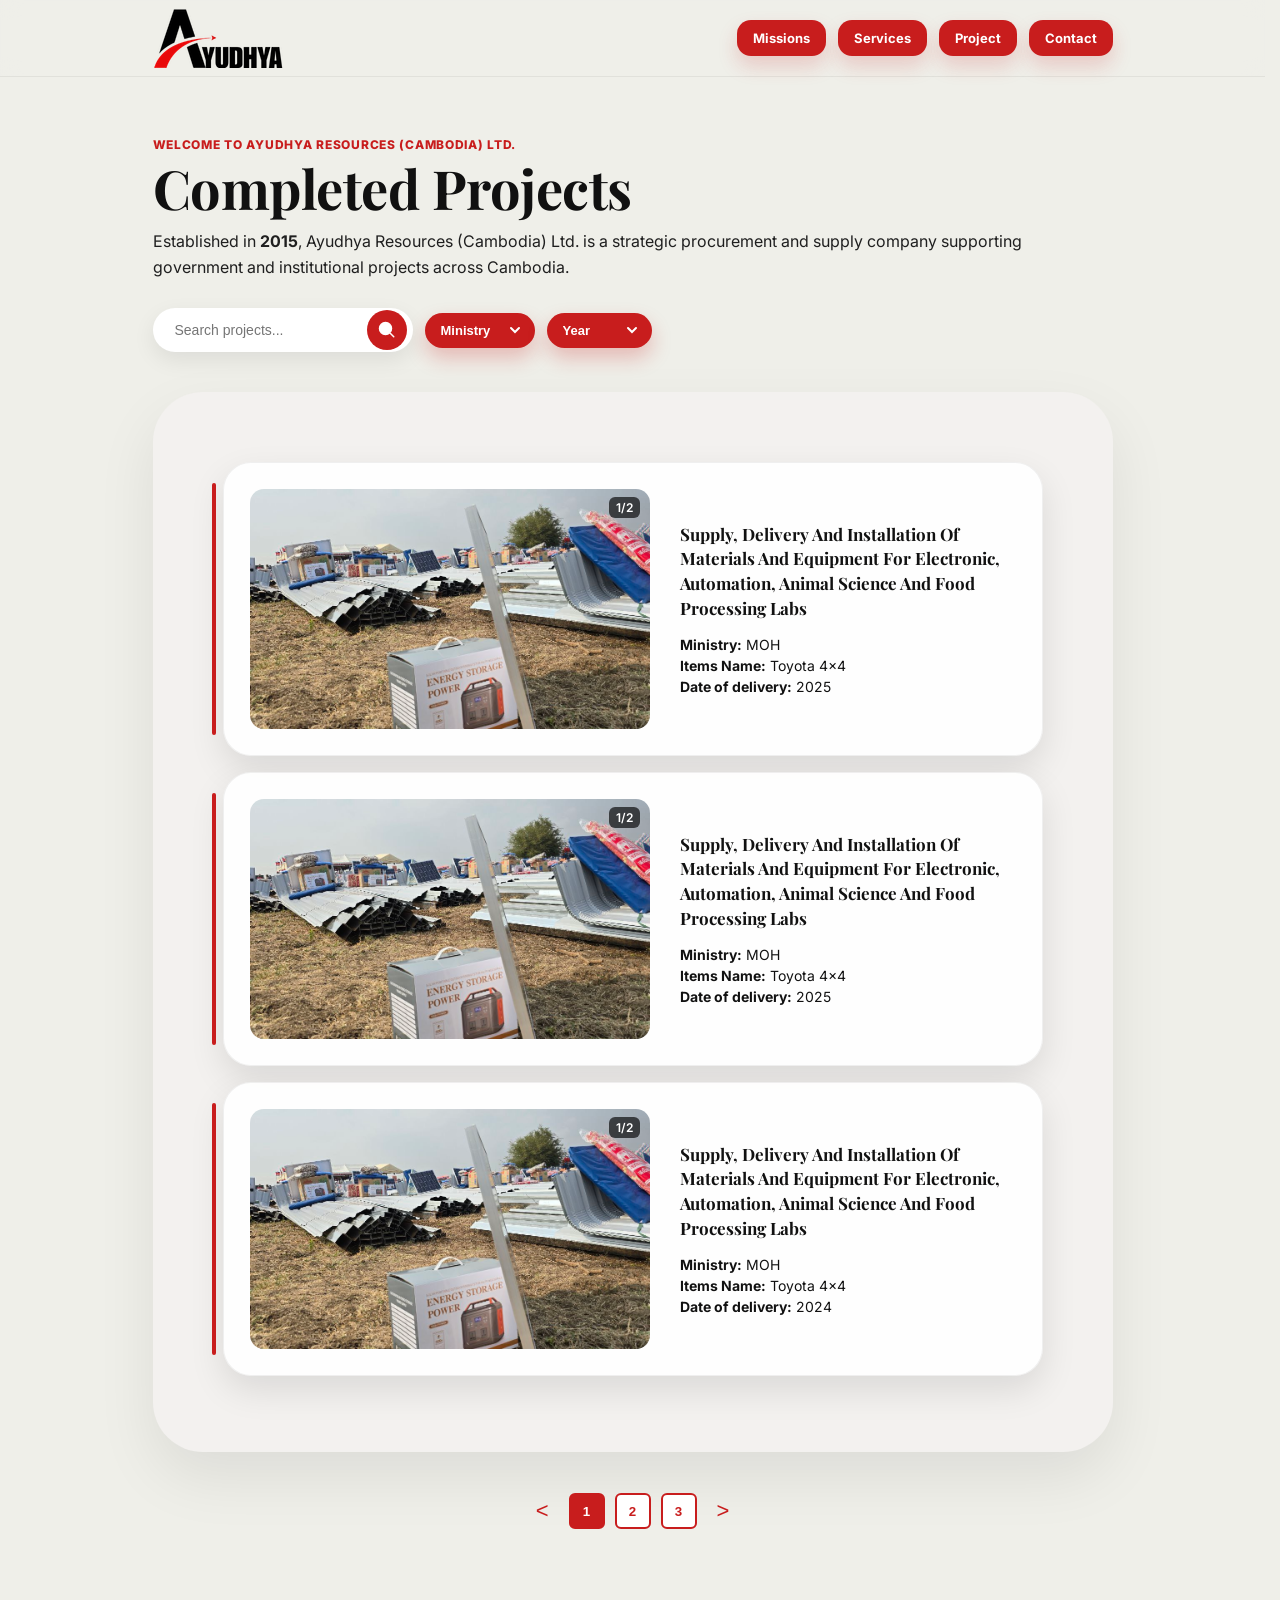
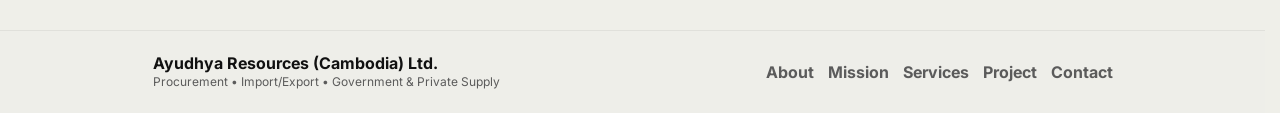
==== commit a07f7681: "Enhance project card animations and layout: add fade-in effect, adjust styles for mobile responsiven" ====
--- a/projects.html
+++ b/projects.html
@@ -38,7 +38,9 @@
   <div class="container hero">
     <div class="projects-hero__inner">
       <div class="hero__copy">
-          <p class="eyebrow">Welcome to Ayudhya Resources (Cambodia) Ltd.</p>
+          <p class="eyebrow">
+  Welcome to <span class="company-name">Ayudhya Resources (Cambodia) Ltd.</span>
+</p>
           <h1 class="title">Completed Projects</h1>
           <p class="lead">
   Established in <strong>2015</strong>, Ayudhya Resources (Cambodia) Ltd. is a strategic procurement and supply company supporting government and institutional projects across Cambodia.
@@ -107,7 +109,6 @@
           <p><strong>Ministry:</strong> MOH</p>
           <p><strong>Items Name:</strong> Toyota 4x4</p>
           <p><strong>Date of delivery:</strong> 2025</p>
-          <a class="viewImage" href="#">View Image</a>
         </div>
       </div>
 
@@ -128,7 +129,6 @@
           <p><strong>Ministry:</strong> MOH</p>
           <p><strong>Items Name:</strong> Toyota 4x4</p>
           <p><strong>Date of delivery:</strong> 2025</p>
-          <a class="viewImage" href="#">View Image</a>
         </div>
       </div>
 
@@ -149,7 +149,6 @@
           <p><strong>Ministry:</strong> MOH</p>
           <p><strong>Items Name:</strong> Toyota 4x4</p>
           <p><strong>Date of delivery:</strong> 2024</p>
-          <a class="viewImage" href="#">View Image</a>
         </div>
       </div>
 
@@ -170,7 +169,6 @@
           <p><strong>Ministry:</strong> MOH</p>
           <p><strong>Items Name:</strong> Toyota 4x4</p>
           <p><strong>Date of delivery:</strong> 2023</p>
-          <a class="viewImage" href="#">View Image</a>
         </div>
       </div>
 
@@ -191,7 +189,6 @@
           <p><strong>Ministry:</strong> MOH</p>
           <p><strong>Items Name:</strong> Toyota 4x4</p>
           <p><strong>Date of delivery:</strong> 2025</p>
-          <a class="viewImage" href="#">View Image</a>
         </div>
       </div>
 
@@ -212,7 +209,6 @@
           <p><strong>Ministry:</strong> MOH</p>
           <p><strong>Items Name:</strong> Toyota 4x4</p>
           <p><strong>Date of delivery:</strong> 2023</p>
-          <a class="viewImage" href="#">View Image</a>
         </div>
       </div>
 
--- a/styles.css
+++ b/styles.css
@@ -103,7 +103,20 @@
   text-shadow: 0 0 8px white;
 }
 
-.section{padding:58px 0}
+.section{padding:30px 0}
+
+#goods .kicker{
+  display:block;
+}
+
+#goods .section__title{
+  margin-bottom:6px;
+}
+
+#goods .muted{
+  margin:0 0 18px;
+}
+
 .section--hero{
   padding:60px 0 0 0;
   position: relative;
@@ -1033,6 +1046,26 @@
   box-shadow:0 22px 55px rgba(0,0,0,.16);
 }
 
+.projectCard{
+  opacity: 0;
+  transform: translateY(18px);
+}
+
+.projectCard.page-animate{
+  animation: pageCardFade .45s ease forwards;
+}
+
+@keyframes pageCardFade{
+  from{
+    opacity: 0;
+    transform: translateY(18px);
+  }
+  to{
+    opacity: 1;
+    transform: translateY(0);
+  }
+}
+
 /* IMAGE */
 
 .projectImage{
@@ -1436,21 +1469,45 @@
   height:200px;
 }
 
-/* PROJECT CARD */
+/* MOBILE PROJECT CARD LAYOUT */
 
 .projectCard{
-  flex-direction:column;
+  flex-direction:row;
   align-items:flex-start;
   gap:16px;
-}
-
-.projectImage{
+  padding:16px;
+}
+
+.recordMedia{
+  flex:0 0 150px;
+  width:150px;
+  height:140px;
+  min-height:150px;
+  border-radius:18px;
+  overflow:hidden;
+}
+
+.recordMedia .slide{
   width:100%;
-}
-
-.projectImage img{
-  width:100%;
-  height:200px;
+  height:100%;
+  object-fit:cover;
+}
+
+.projectInfo{
+  flex:1;
+  display:flex;
+  flex-direction:column;
+}
+
+.projectInfo h3{
+  margin:0 0 10px;
+  font-size:14px;
+  line-height:1.35;
+}
+
+.projectInfo p{
+  margin:2px 0;
+  font-size:12px;
 }
 
 /* PROJECT HERO CONTROLS */
@@ -1734,4 +1791,115 @@
 .projects-hero{
   padding-top:20px;
 }
-}+
+.company-name{
+  display:block;
+}
+
+/* =================================
+   CONTACT MOBILE OVERRIDE
+   Forces consistent layout on phones
+================================= */
+
+@media (max-width:768px){
+
+/* Contact layout */
+.contact{
+  grid-template-columns:1fr !important;
+  gap:14px !important;
+}
+
+/* Contact card */
+.contact__card{
+  width:100% !important;
+  padding:16px !important;
+  border-radius:18px;
+}
+
+/* Contact rows */
+.contact__row{
+  display:grid !important;
+  grid-template-columns:90px 1fr !important;
+  gap:8px !important;
+  padding:8px 0 !important;
+}
+
+/* Label badge */
+.badge{
+  font-size:11px !important;
+  padding:5px 10px !important;
+}
+
+/* Text values */
+.contact__value{
+  font-size:14px !important;
+  line-height:1.45 !important;
+  word-break:break-word;
+}
+
+/* Buttons */
+.contact__actions{
+  gap:8px;
+}
+
+/* Map container */
+.contact__media{
+  width:100%;
+  height:200px !important;
+  border-radius:18px;
+  overflow:hidden;
+}
+
+/* Map iframe */
+.contact__media iframe{
+  width:100%;
+  height:100%;
+  min-height:200px !important;
+  border:0;
+  display:block;
+}
+}
+
+/* =========================
+   PHONE LAYOUT
+========================= */
+
+@media (max-width:480px){
+
+body{
+  font-size:14px;
+}
+
+/* Contact rows stack */
+.contact__row{
+  display:flex;
+  flex-direction:column;
+  gap:4px;
+}
+
+/* Labels */
+.badge{
+  font-size:11px;
+  padding:4px 8px;
+}
+
+/* Text */
+.contact__value{
+  font-size:13px;
+}
+
+/* Buttons */
+.btn{
+  font-size:13px;
+  padding:8px 12px;
+}
+
+/* Map */
+.contact__media{
+  height:150px;
+}
+
+}
+
+}
+
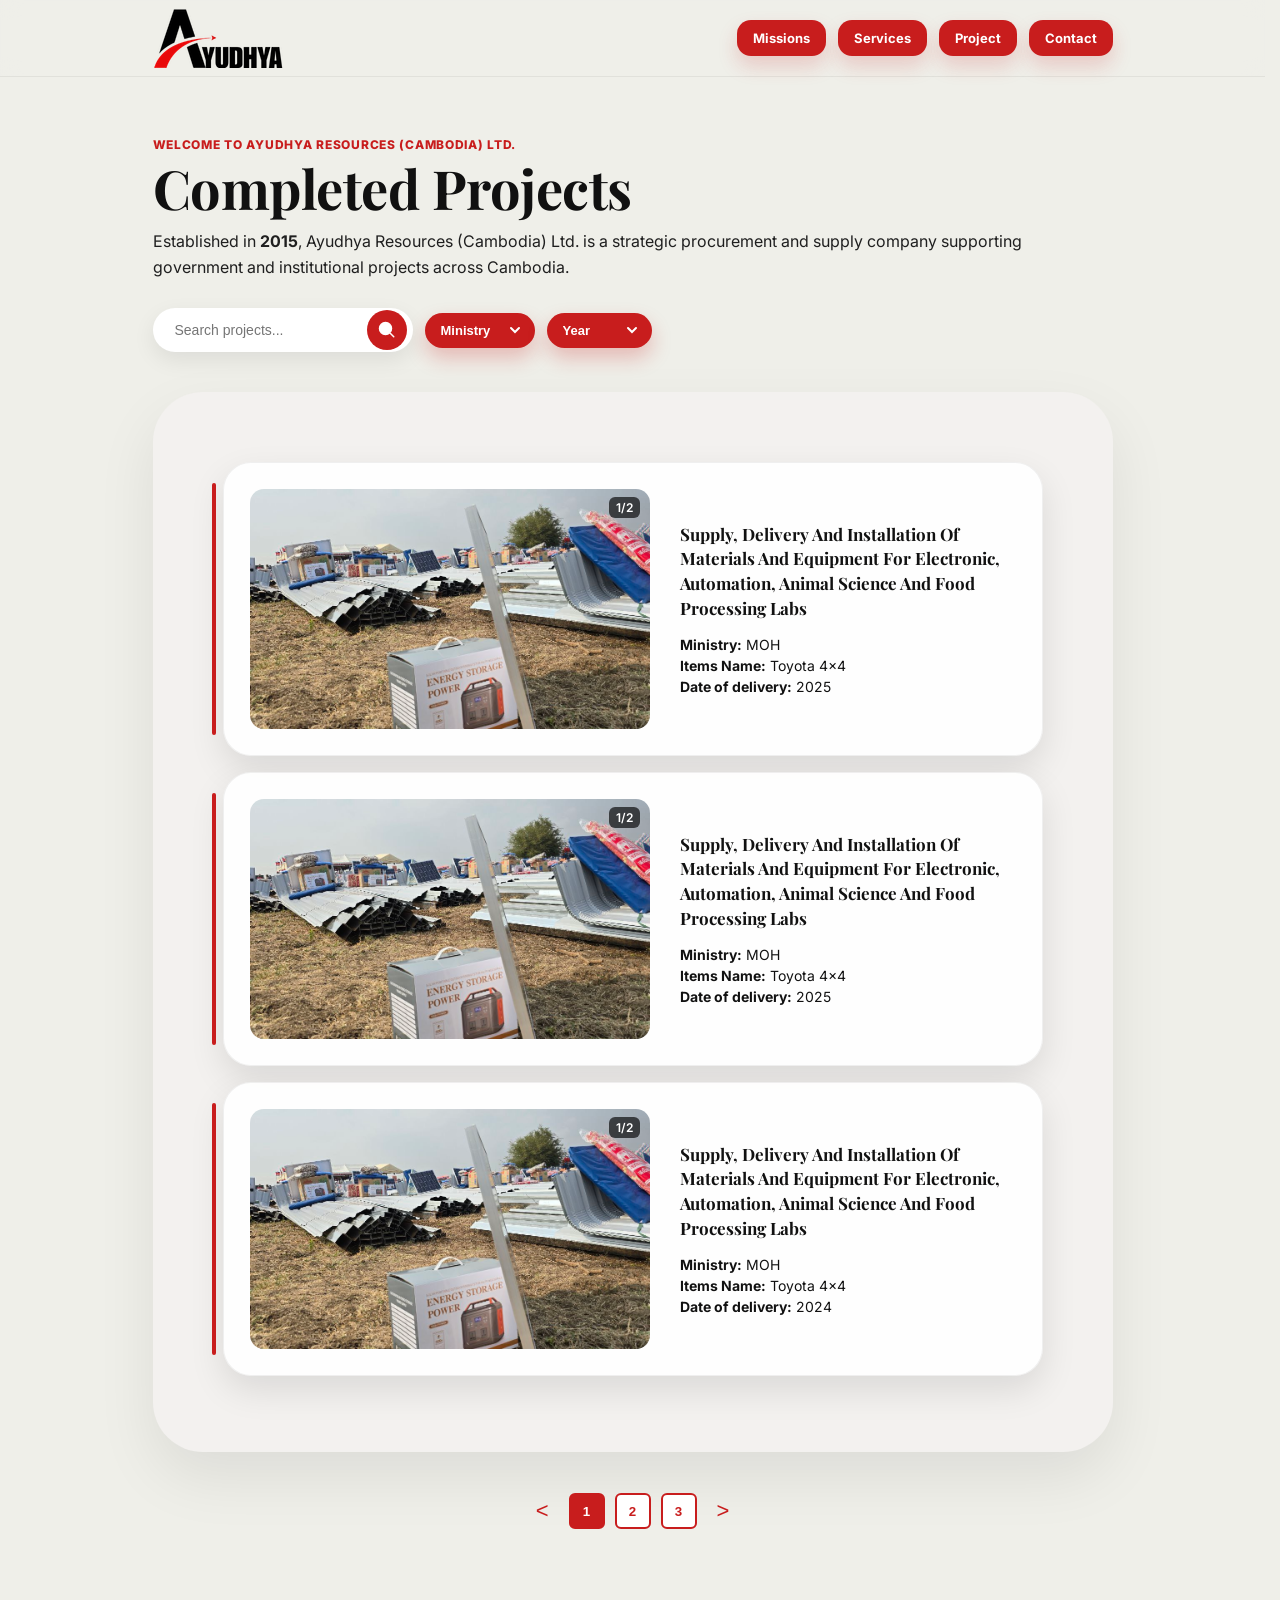
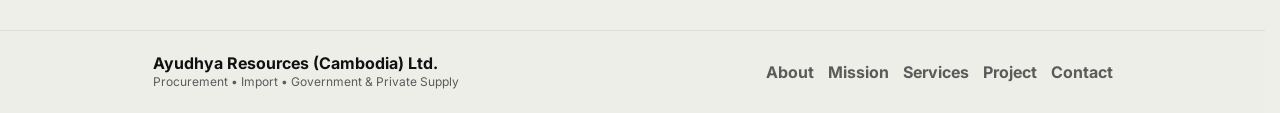
==== commit e721cc22: "Update footer text for clarity: remove 'Export' from procurement description" ====
--- a/projects.html
+++ b/projects.html
@@ -71,6 +71,7 @@
   <option value="MOH">MOH</option>
   <option value="MOYES">MOYES</option>
   <option value="MLMUPC">MLMUPC</option>
+  <option value="MAPP">MAPP</option>
 </select>
 
 <select id="yearFilter" class="filterSelect">
@@ -153,7 +154,7 @@
       </div>
 
 <!-- Project 4 -->
-      <div class="projectCard" data-ministry="MOH" data-year="2024">
+      <div class="projectCard" data-ministry="MAPP" data-year="2024">
       <div class="recordMedia">
           <img class="slide active" src="assets/project-image-1.jpg">
           <img class="slide" src="assets/project-image-1-1.jpg">
@@ -173,18 +174,17 @@
       </div>
 
 <!-- Project 5 -->
-      <div class="projectCard" data-ministry="MOH" data-year="2024">
-      <div class="recordMedia">
-          <img class="slide active" src="assets/project-image-1.jpg">
-          <img class="slide" src="assets/project-image-1-1.jpg">
-          <button class="left">&lt;</button>
-          <button class="right">&gt;</button>
-      <div class="slideCounter"></div>
-      </div>
-      <div class="projectInfo">
-          <h3>
-           Supply, Delivery And Installation Of Materials And Equipment
-            For Electronic, Automation, Animal Science And Food Processing Labs
+      <div class="projectCard" data-ministry="MLMUPC" data-year="2025">
+      <div class="recordMedia">
+          <img class="slide active" src="assets/project-image-1.jpg">
+          <img class="slide" src="assets/project-image-1-1.jpg">
+          <button class="left">&lt;</button>
+          <button class="right">&gt;</button>
+      <div class="slideCounter"></div>
+      </div>
+      <div class="projectInfo">
+          <h3>
+           Supply, Delivery And Installation Of SOLAR PANEL SYSTEM FOR HEALTH CENTERS IN RURAL AREAS
           </h3>
           <p><strong>Ministry:</strong> MOH</p>
           <p><strong>Items Name:</strong> Toyota 4x4</p>
@@ -193,18 +193,17 @@
       </div>
 
 <!-- Project 6 -->
-      <div class="projectCard" data-ministry="MOH" data-year="2023">
-      <div class="recordMedia">
-          <img class="slide active" src="assets/project-image-1.jpg">
-          <img class="slide" src="assets/project-image-1-1.jpg">
-          <button class="left">&lt;</button>
-          <button class="right">&gt;</button>
-      <div class="slideCounter"></div>
-      </div>
-      <div class="projectInfo">
-          <h3>
-           Supply, Delivery And Installation Of Materials And Equipment
-            For Electronic, Automation, Animal Science And Food Processing Labs
+      <div class="projectCard" data-ministry="MOYES" data-year="2023">
+      <div class="recordMedia">
+          <img class="slide active" src="assets/project-image-1.jpg">
+          <img class="slide" src="assets/project-image-1-1.jpg">
+          <button class="left">&lt;</button>
+          <button class="right">&gt;</button>
+      <div class="slideCounter"></div>
+      </div>
+      <div class="projectInfo">
+          <h3>
+           Supply, Delivery And Installation Of Tables to MOYES
           </h3>
           <p><strong>Ministry:</strong> MOH</p>
           <p><strong>Items Name:</strong> Toyota 4x4</p>
@@ -223,13 +222,11 @@
       </div>
       <div class="projectInfo">
           <h3>
-           Supply, Delivery And Installation Of Materials And Equipment
-            For Electronic, Automation, Animal Science And Food Processing Labs
-          </h3>
-          <p><strong>Ministry:</strong> MOH</p>
-          <p><strong>Items Name:</strong> Toyota 4x4</p>
-          <p><strong>Date of delivery:</strong> 2025</p>
-          <a class="viewImage" href="#">View Image</a>
+           Supply, Delivery And Installation Of 4x4 pickup trucks for MOH
+          </h3>
+          <p><strong>Ministry:</strong> MOH</p>
+          <p><strong>Items Name:</strong> Toyota 4x4</p>
+          <p><strong>Date of delivery:</strong> 2025</p>
         </div>
       </div>
       
@@ -245,7 +242,7 @@
   <div class="container footer__inner">
     <div>
       <strong>Ayudhya Resources (Cambodia) Ltd.</strong>
-      <div class="muted tiny">Procurement • Import/Export • Government & Private Supply</div>
+      <div class="muted tiny">Procurement • Import • Government & Private Supply</div>
     </div>
     <div class="footer__links">
 <a href="index.html#about">About</a>
--- a/styles.css
+++ b/styles.css
@@ -458,8 +458,9 @@
 
 .supplySlider {
   overflow: hidden;
-  margin-top: 50px;
+  margin-top: 25px; margin-bottom: 25px;
   position: relative;
+  padding-top: 12px; padding-bottom: 14px;
 }
 
 .sliderTrack {
@@ -475,7 +476,7 @@
   padding: 20px;
   background: rgba(255,255,255,.75);
   border-radius: 18px;
-  box-shadow: 0 12px 28px rgba(0,0,0,.08);
+  box-shadow: 0 6px 14px rgba(0,0,0,.08);
   transition: transform .3s ease;
 }
 
@@ -510,7 +511,7 @@
 /* ===== Professional View More Placement ===== */
 
 .sliderAction{
-  margin-top: 45px;
+  margin-top: 0px;
   text-align: center;
 }
 
@@ -1510,6 +1511,18 @@
   font-size:12px;
 }
 
+/* REMOVE RED LINE ON MOBILE */
+
+.projectCard::before{
+  display:none;
+}
+
+/* EXPAND CARD WIDTH */
+
+.projectCard{
+  padding:14px;
+}
+
 /* PROJECT HERO CONTROLS */
 
 .projects-hero__controls{
@@ -1528,7 +1541,64 @@
 /* BOARD */
 
 .board-inner{
-  padding:30px;
+  padding:18px;
+}
+
+/* MOBILE — remove extra board height */
+
+.board{
+  min-height:auto;
+}
+
+.board-inner{
+  min-height:auto;
+}
+
+/* MOBILE — smaller pagination */
+
+.pagination{
+  gap:8px;
+}
+
+.page-btn,
+.page-nav{
+  width:30px;
+  height:30px;
+  font-size:13px;
+  border-radius:8px;
+}
+
+.page-nav{
+  width:28px;
+}
+
+/* MOBILE — remove large empty space under pagination */
+
+.projects-board{
+  padding:20px 0 20px;
+}
+
+.board-inner{
+  min-height:auto;
+  height:auto;
+  padding:18px 18px 18px;
+}
+
+/* MOBILE PROJECT CARD TYPOGRAPHY */
+
+.projectInfo h3{
+  font-size:10px;
+  line-height:1.2;
+  margin-bottom:8px;
+}
+
+.projectInfo p{
+  font-size:7px;
+  line-height:1.2;
+}
+
+.projectDetail{
+  font-size:7px;
 }
 
 /* CONTACT */
@@ -1899,7 +1969,73 @@
   height:150px;
 }
 
-}
-
-}
-
+/* ===============================
+   MOBILE SEARCH BAR FIX
+=============================== */
+
+@media (max-width:768px){
+
+.projects-hero__controls{
+  flex-direction:row !important;
+  align-items:center;
+  gap:8px;
+}
+
+/* shorter search */
+.searchBox{
+  width:50% !important;
+}
+
+/* smaller filters */
+.filterSelect{
+  width:25%;
+  padding:8px 10px;
+  font-size:11px;
+  border-radius:18px;
+}
+
+.searchBox input{
+  padding:12px 44px 12px 14px;
+  font-size:13px;
+}
+
+.searchBox button{
+  width:34px;
+  height:34px;
+}
+
+@media (max-width:768px){
+
+/* same height as search */
+.filterSelect{
+  height:34px;
+  padding:0 30px 0 14px;
+  display:flex;
+  align-items:center;
+}
+
+@media (max-width:768px){
+  *{
+    -webkit-tap-highlight-color: transparent;
+  }
+}
+
+}
+
+}
+
+}
+
+}
+
+.stat__num{
+  color: var(--brand);
+}
+
+#mission,
+#goods,
+#contact,
+#about{
+  scroll-margin-top: 75px;
+}
+
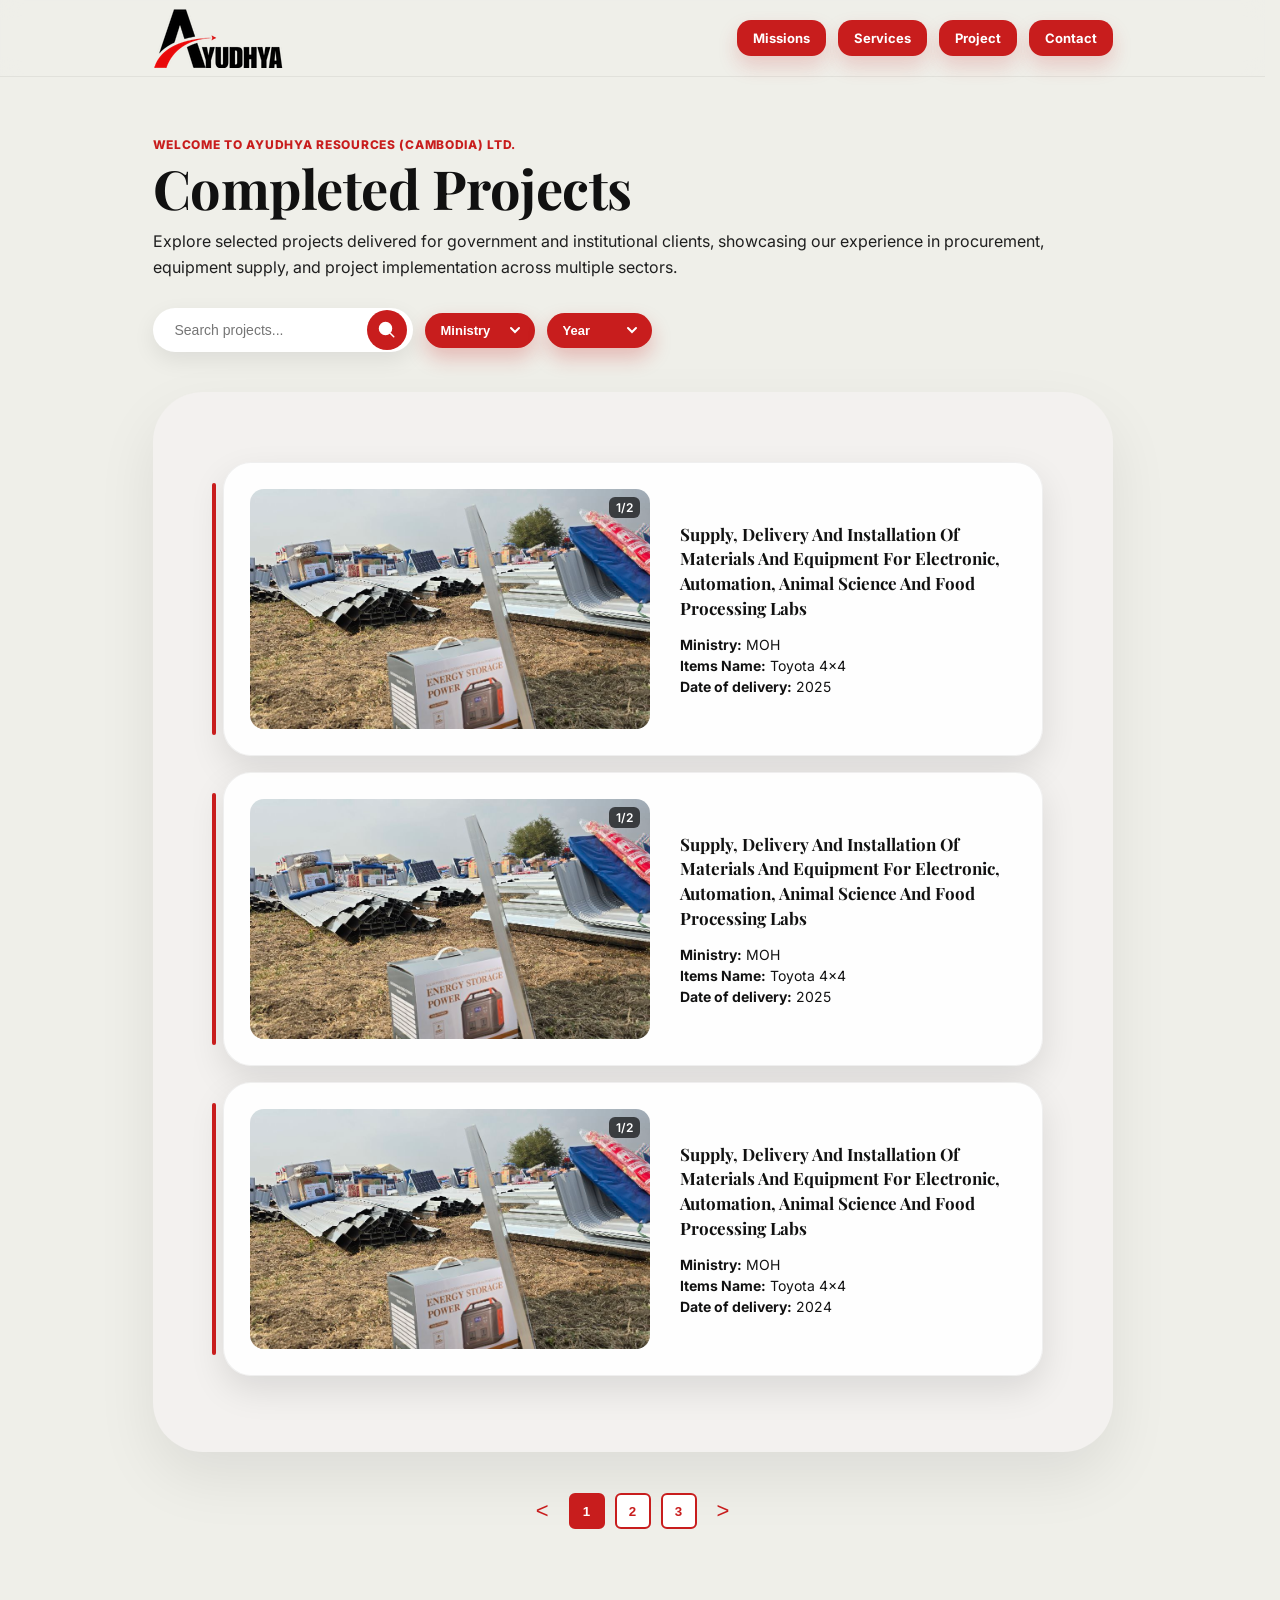
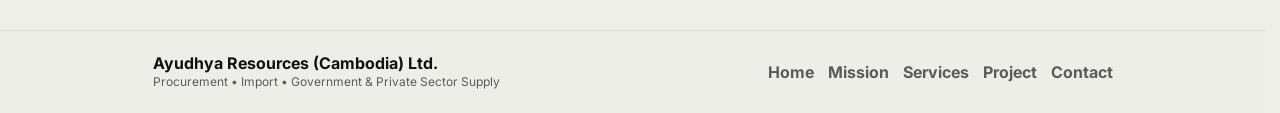
==== commit 137a0926: "Refactor project descriptions and enhance service clarity: improve messaging for procurement and sup" ====
--- a/projects.html
+++ b/projects.html
@@ -43,7 +43,7 @@
 </p>
           <h1 class="title">Completed Projects</h1>
           <p class="lead">
-  Established in <strong>2015</strong>, Ayudhya Resources (Cambodia) Ltd. is a strategic procurement and supply company supporting government and institutional projects across Cambodia.
+  Explore selected projects delivered for government and institutional clients, showcasing our experience in procurement, equipment supply, and project implementation across multiple sectors.
 </p>
       </div>
       <div class="projects-hero__controls">
@@ -242,10 +242,10 @@
   <div class="container footer__inner">
     <div>
       <strong>Ayudhya Resources (Cambodia) Ltd.</strong>
-      <div class="muted tiny">Procurement • Import • Government & Private Supply</div>
+      <div class="muted tiny">Procurement • Import • Government & Private Sector Supply</div>
     </div>
     <div class="footer__links">
-<a href="index.html#about">About</a>
+<a href="index.html#about">Home</a>
 <a href="index.html#mission">Mission</a>
 <a href="index.html#goods">Services</a>
 <a href="projects.html">Project</a>
--- a/styles.css
+++ b/styles.css
@@ -242,7 +242,10 @@
 
 .serviceGrid{display:grid; grid-template-columns:1fr 1fr; gap:14px; margin-top:8px}
 .service{background: rgba(255,255,255,.75); border:1px solid rgba(0,0,0,.06); border-radius: var(--radius); padding:16px; box-shadow: 0 10px 22px rgba(0,0,0,.06)}
-.service h3 {margin:0 0 8px; font-family:"Playfair Display", Georgia, serif; font-size:22px}
+.service h3 {margin:0 0 10px;
+  font-family:"Playfair Display", Georgia, serif;
+  font-size:22px;
+  line-height:1.3}
 .service p{margin:0 0 10px; color:#222; line-height:1.6}
 .link{color:var(--brand); text-decoration:none; font-weight:800}
 .link:hover{text-decoration:underline}
@@ -470,7 +473,7 @@
 }
 
 .iconCard {
-  width: 180px;
+  width: 150px;
   margin-right: 30px;
   text-align: center;
   padding: 20px;
@@ -485,13 +488,12 @@
 }
 
 .iconCircle {
-  width: 60px;
-  height: 60px;
+  width: 70px;
+  height: 70px;
   margin: 0 auto 12px;
   display: flex;
   align-items: center;
   justify-content: center;
-  background: rgba(200,29,29,.1);
   color: var(--brand);
   font-size: 28px;
   border-radius: 50%;
@@ -521,6 +523,12 @@
   font-size: 14px;
 }
 
+.track-text{
+  margin-bottom:20px; margin-top:0px;
+  color:var(--muted);
+  font-size:12px;
+  text-align:center;
+}
 .moreContent{
   max-height: 0;
   overflow: hidden;
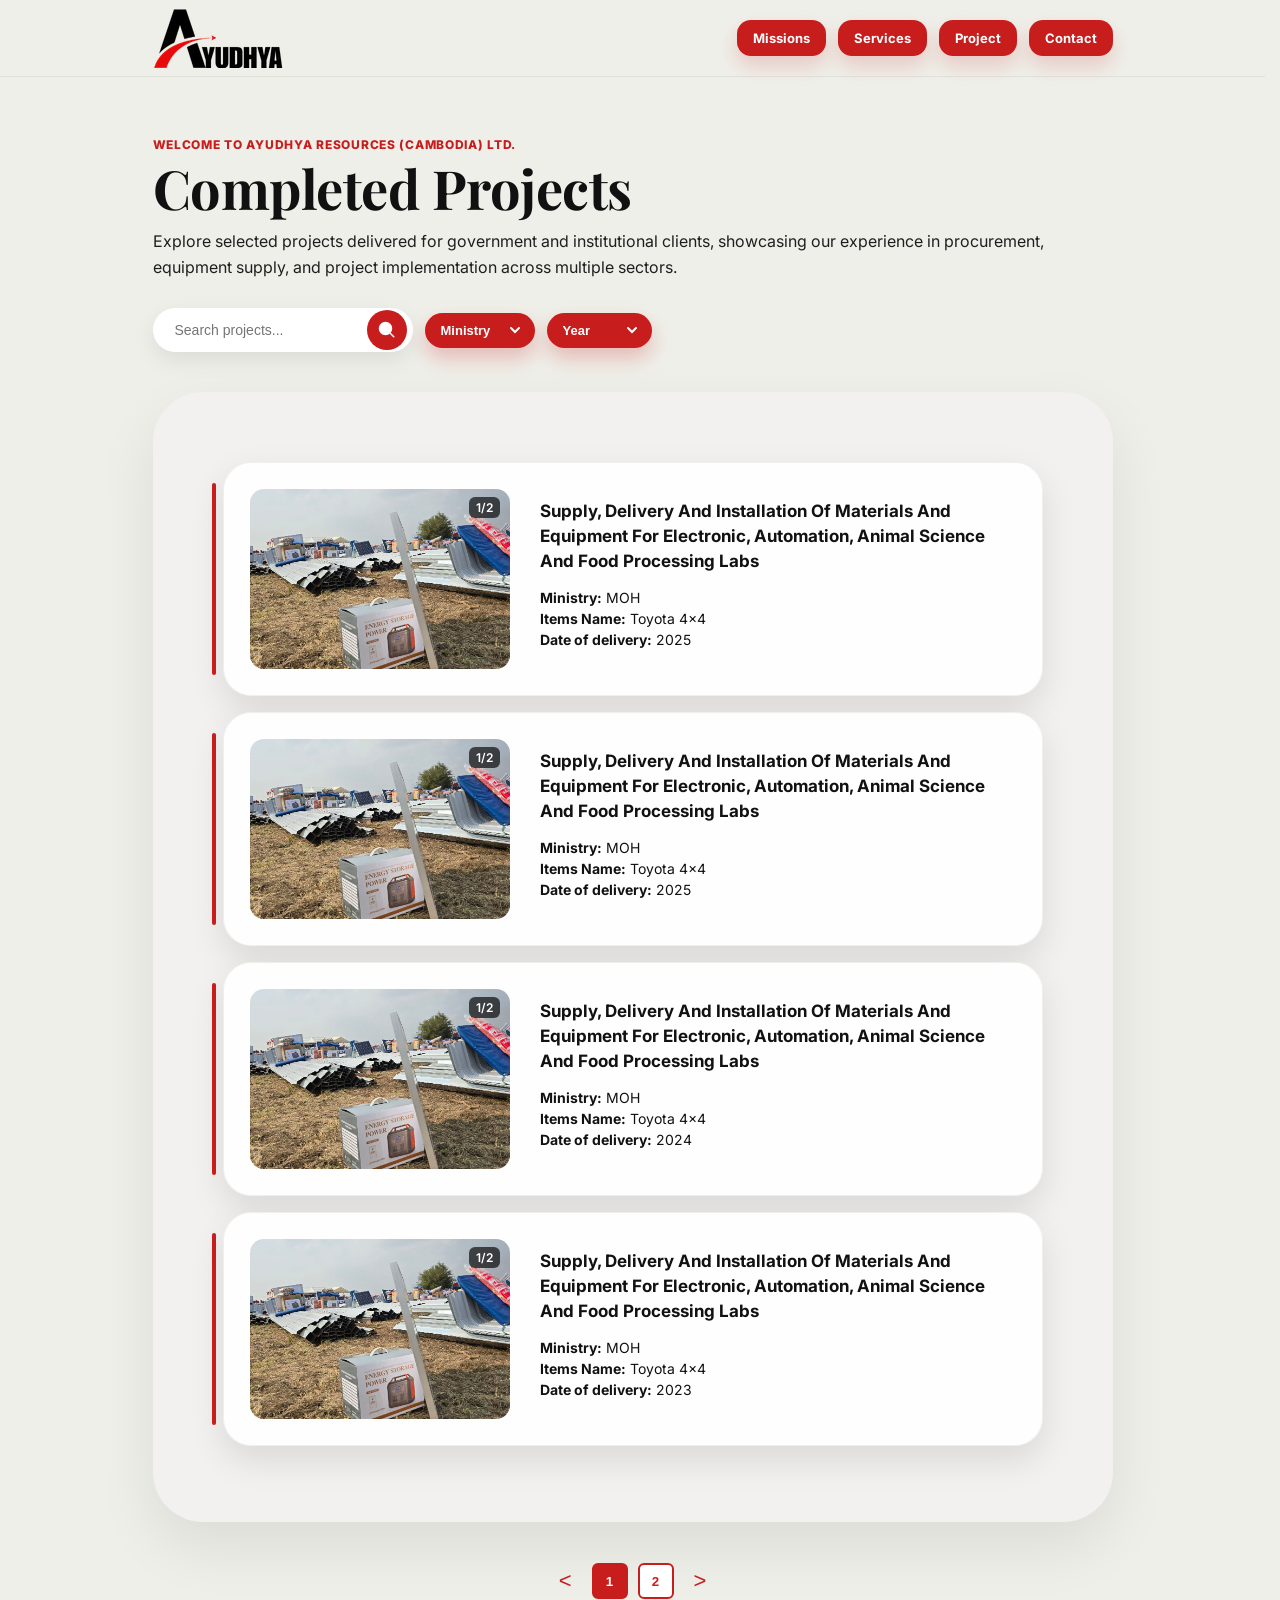
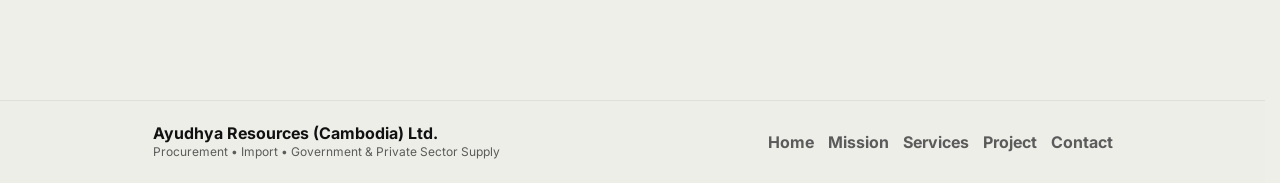
==== commit 014a1f08: "Add end message for project listings and style adjustments" ====
--- a/projects.html
+++ b/projects.html
@@ -229,7 +229,9 @@
           <p><strong>Date of delivery:</strong> 2025</p>
         </div>
       </div>
-      
+      <p id="endMessage" class="endMessage">
+You have reached the end of our current project listings. More projects will be added soon.
+</p>
       </div>
       <p id="noResults" class="noResults">No projects found.</p>
     </div>
--- a/styles.css
+++ b/styles.css
@@ -510,6 +510,10 @@
   to { transform: translateX(-50%); }
 }
 
+.click-link{
+  color: var(--brand);
+}
+
 /* ===== Professional View More Placement ===== */
 
 .sliderAction{
@@ -752,13 +756,7 @@
   box-shadow: 0 18px 40px rgba(0,0,0,.10);
 }
 
-/* Media */
-.recordMedia {
-  flex: 0 0 400px;
-  height: auto;
-  min-height: 240px;
-  border-radius: 20px;
-  overflow: hidden;}
+
 
 .recordMedia img {
   width: 100%;
@@ -958,12 +956,21 @@
   padding: 40px 0 100px;
 }
 
-.board-inner {
-  background: #f3f1ef;
-  border-radius: 50px;
-  padding: 70px;
-  box-shadow: 0 25px 60px rgba(0,0,0,.08);
-  min-height:1060px;
+.board-inner{
+  background:#f3f1ef;
+  border-radius:50px;
+  padding:70px;
+  box-shadow:0 25px 60px rgba(0,0,0,.08);
+}
+
+/* Desktop fixed board */
+@media (min-width:769px){
+
+  .board-inner{
+    height:1130px;
+    overflow:hidden;
+  }
+
 }
 
 /* ===== Search Box ===== */
@@ -1024,7 +1031,7 @@
 
 .projectCard{
   display:flex;
-  align-items:center;
+  align-items:flex-start;
   gap:30px;
 
   padding:26px;
@@ -1051,13 +1058,13 @@
 }
 
 .projectCard:hover{
-  transform:translateY(-5px);
-  box-shadow:0 22px 55px rgba(0,0,0,.16);
+  transform: translateY(-8px);
+  box-shadow: 0 26px 65px rgba(0,0,0,.18);
 }
 
 .projectCard{
   opacity: 0;
-  transform: translateY(18px);
+  transition: transform .3s ease, box-shadow .3s ease, opacity .3s ease;
 }
 
 .projectCard.page-animate{
@@ -1067,12 +1074,15 @@
 @keyframes pageCardFade{
   from{
     opacity: 0;
-    transform: translateY(18px);
   }
   to{
     opacity: 1;
-    transform: translateY(0);
   }
+}
+
+.projectCard:hover{
+  transform: translateY(-8px);
+  box-shadow: 0 26px 65px rgba(0,0,0,.18);
 }
 
 /* IMAGE */
@@ -1100,7 +1110,7 @@
 .projectInfo{
   flex:1;
   display:flex;
-  flex-direction:column;
+  flex-direction:column; margin-top:10px;
 }
 
 .projectInfo h3{
@@ -1108,7 +1118,7 @@
   font-size:17px;
   font-weight:700;
   line-height:1.45;
-  font-family:"Playfair Display", Georgia, serif;
+  font-family: Inter, system-ui, sans-serif;
 }
 
 .projectInfo p{
@@ -1252,7 +1262,7 @@
 .recordMedia{
   position: relative;
   width: 260px;
-  height: 150px;
+  height: 180px;
   overflow: hidden;
   border-radius: 14px;
   flex-shrink: 0;
@@ -2047,3 +2057,10 @@
   scroll-margin-top: 75px;
 }
 
+.endMessage{
+  text-align:center;
+  margin-top:0px;
+  font-size:9px;
+  color:#777;
+  font-style:italic; display:none;
+}
